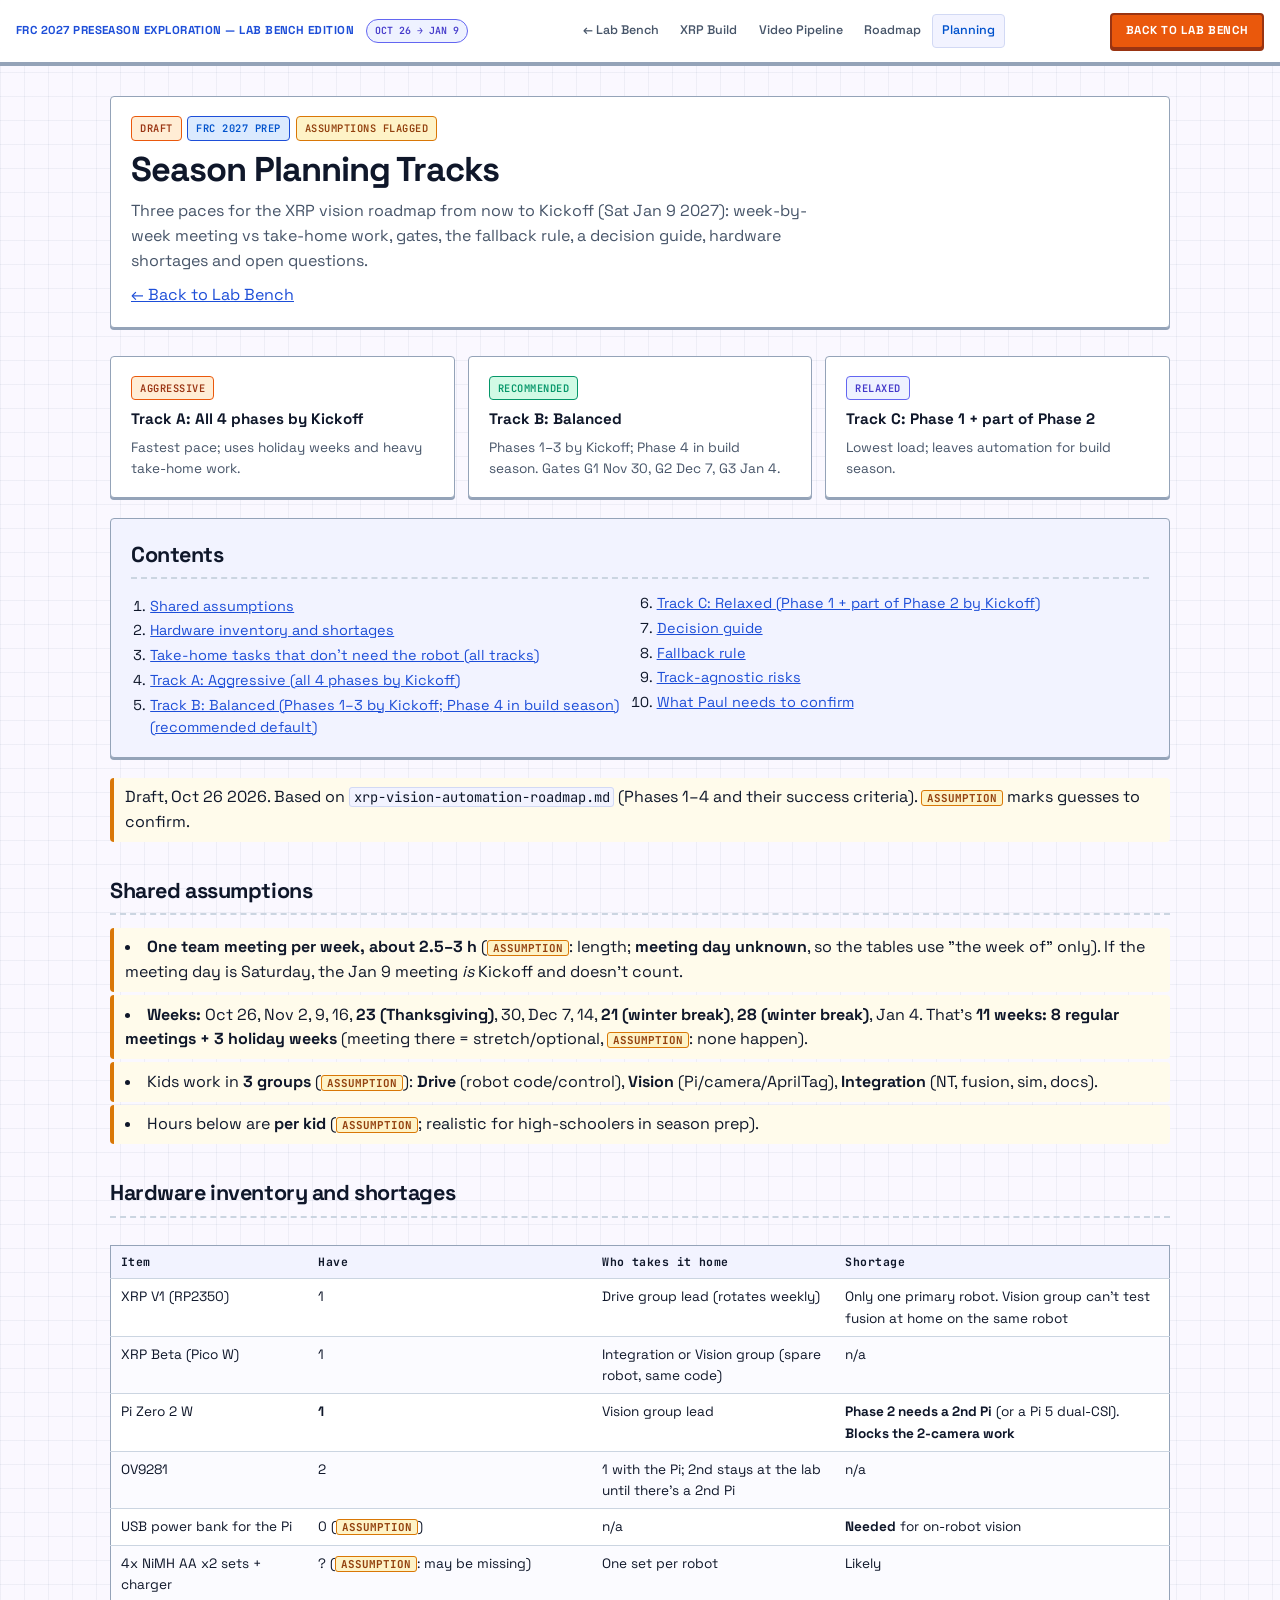
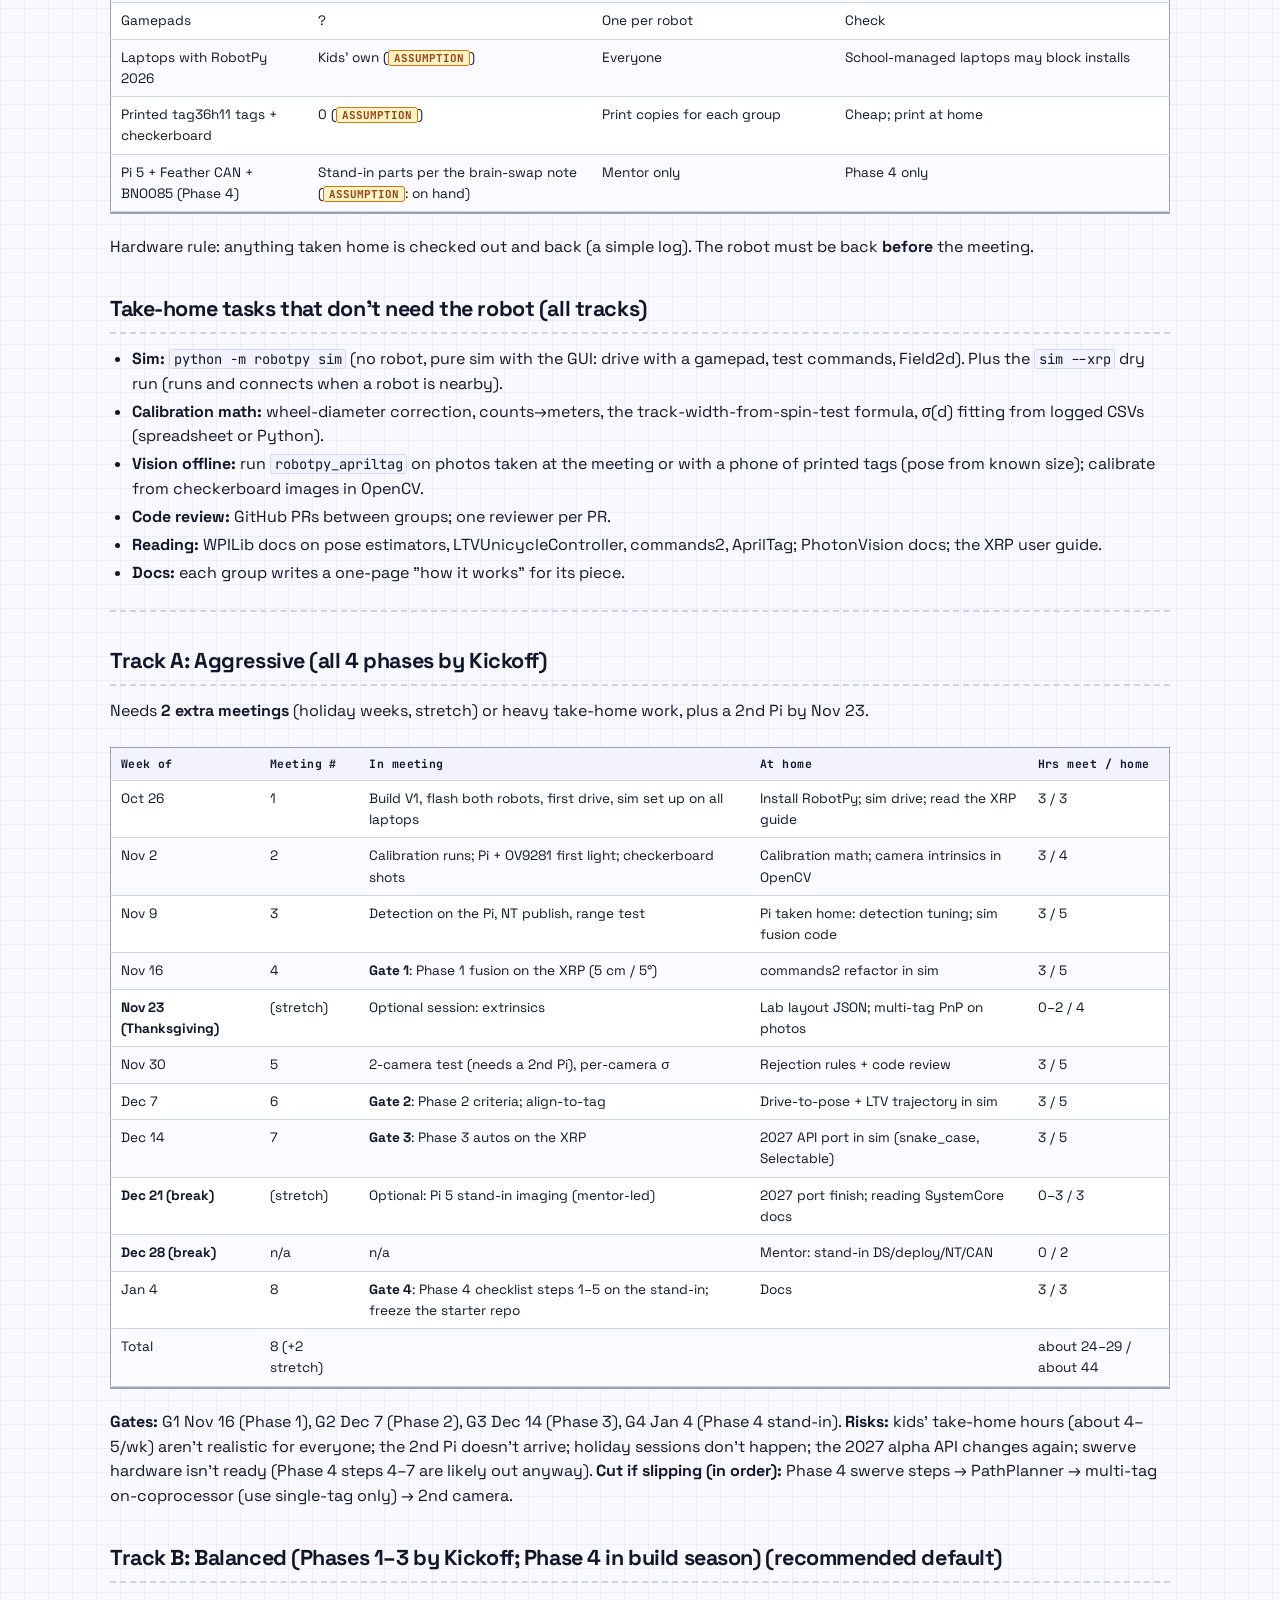
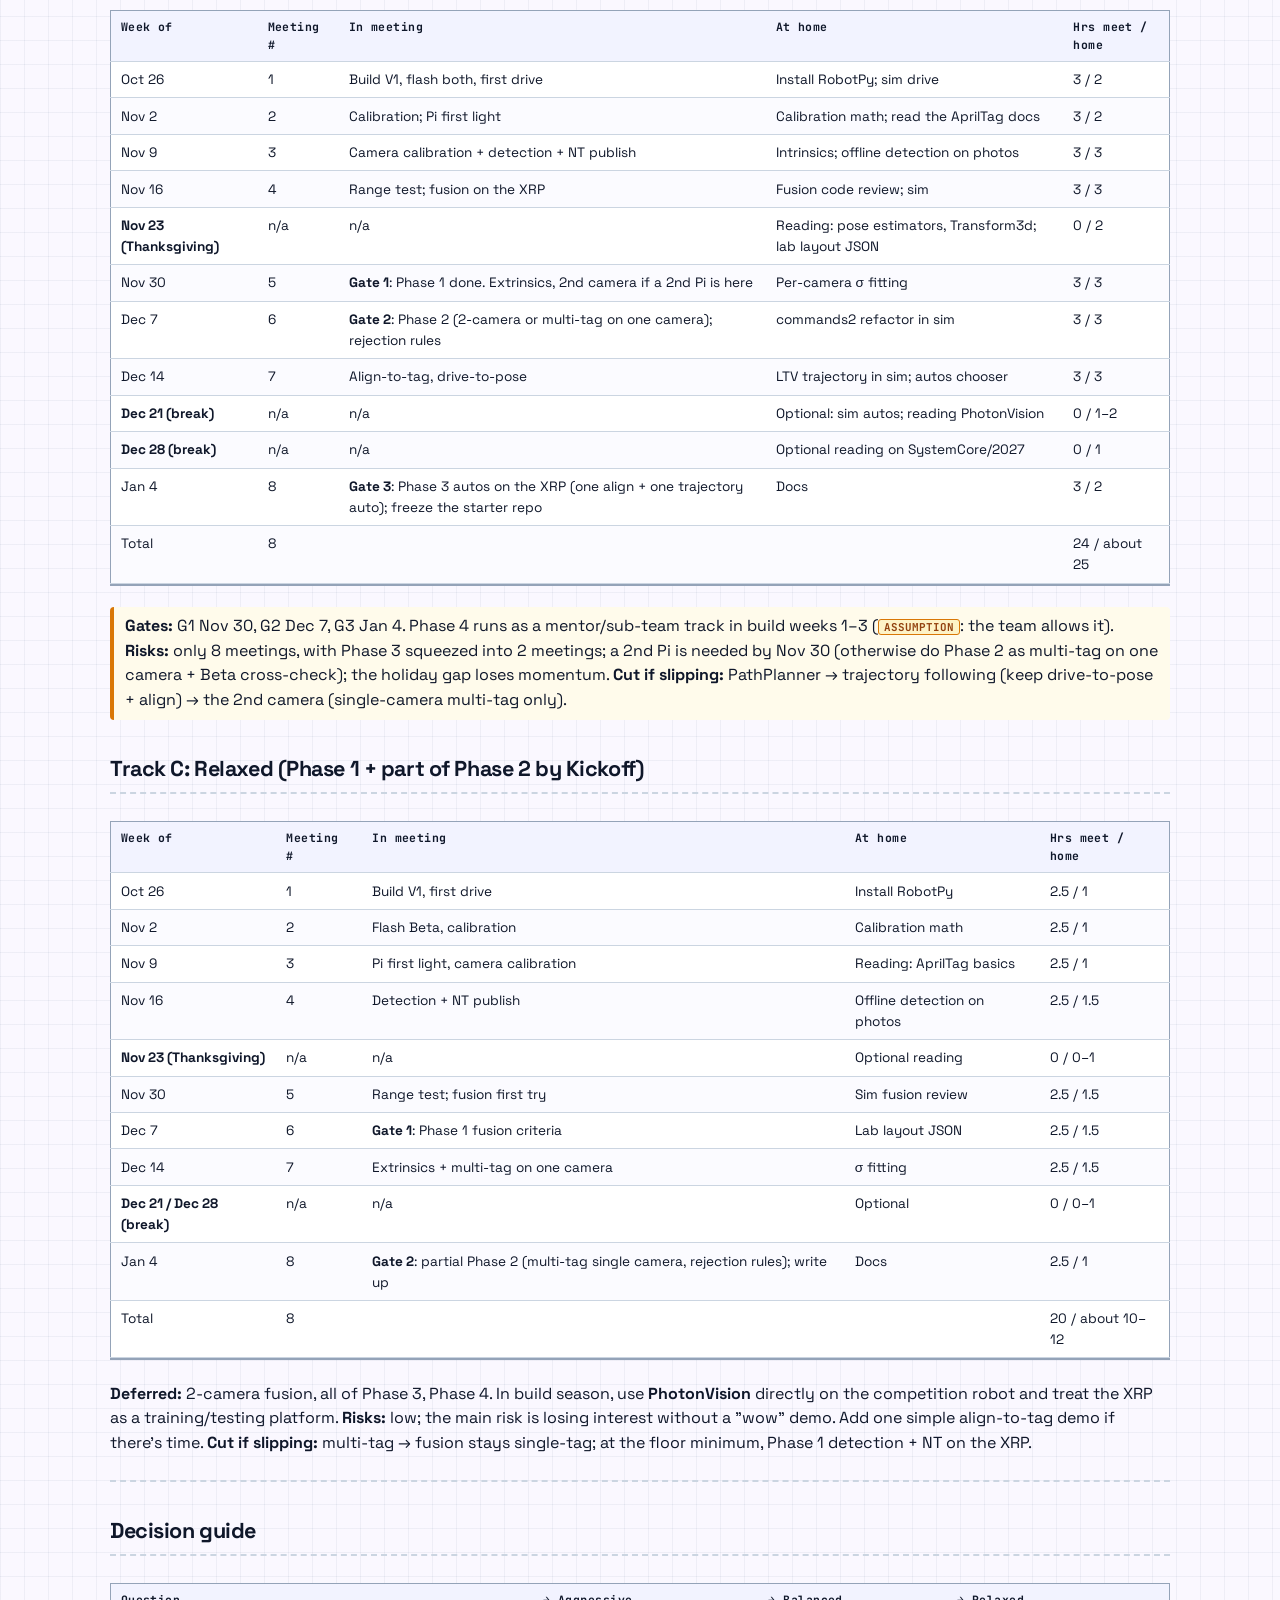
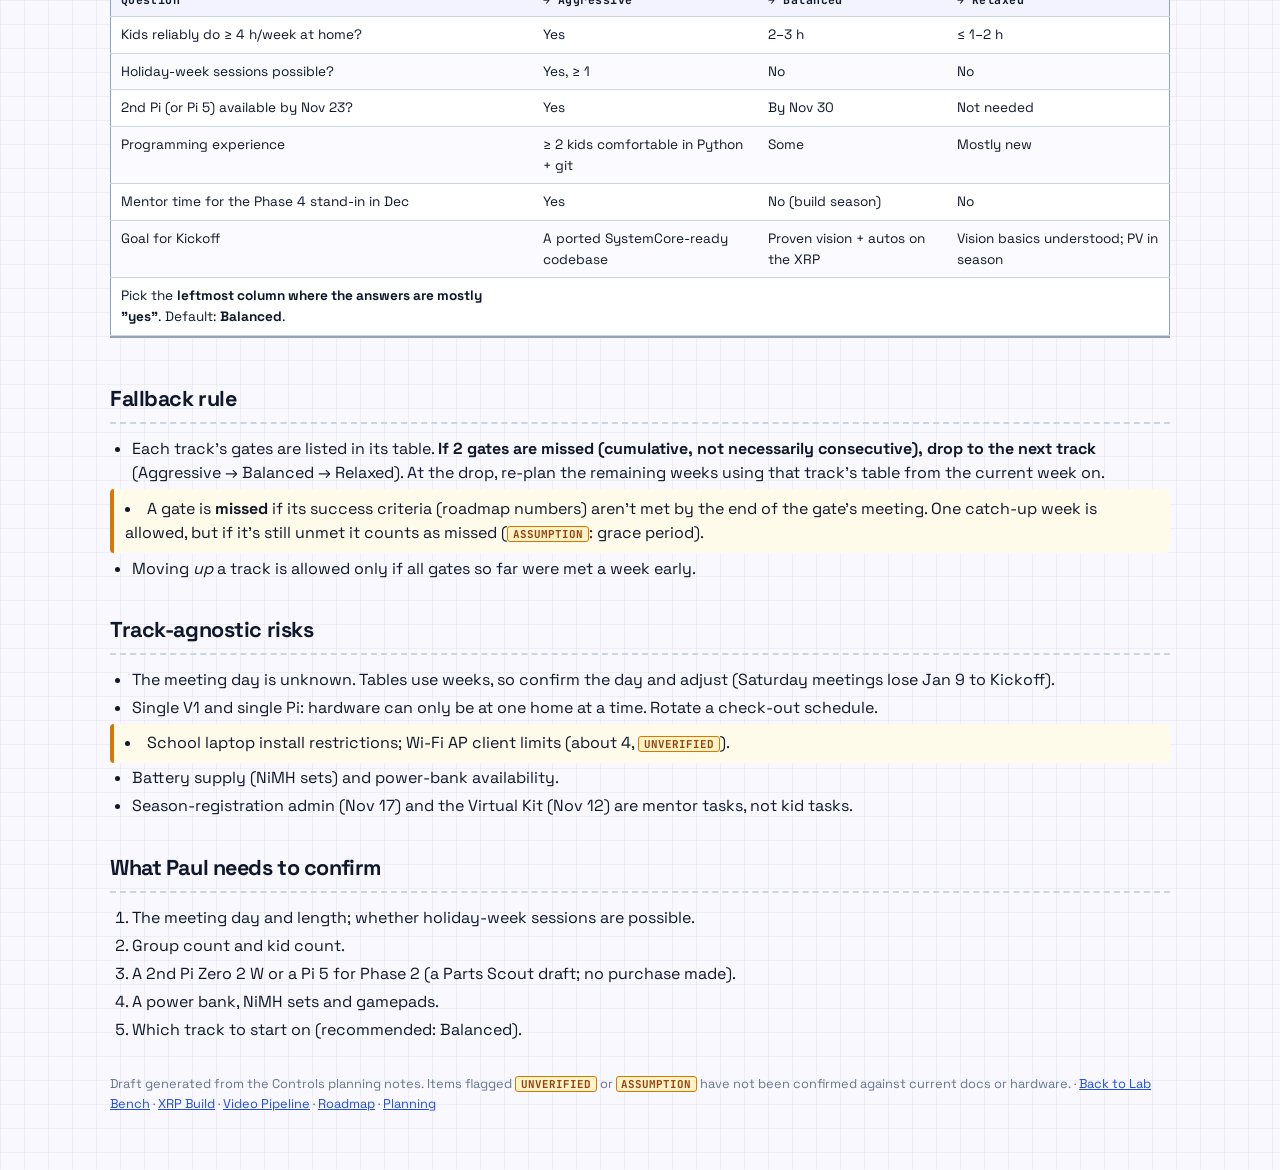
==== docs/planning.html @ 8e2e6f82 "Add Season Planning Tracks subpage Cross-link planning.html from index and all subpages." ====
<!DOCTYPE html>
<html lang="en">
<head>
  <meta charset="UTF-8" />
  <meta name="viewport" content="width=device-width, initial-scale=1" />
  <title>Season Planning Tracks — Lab Bench Edition</title>
  <link rel="preconnect" href="https://fonts.googleapis.com" />
  <link rel="preconnect" href="https://fonts.gstatic.com" crossorigin />
  <link href="https://fonts.googleapis.com/css2?family=JetBrains+Mono:wght@400;500;600;700&family=Space+Grotesk:wght@400;500;600;700&display=swap" rel="stylesheet" />
  <style>
:root {
      --canvas: #faf8ff;
      --surface: #ffffff;
      --tint: #f2f3ff;
      --dim: #d2d9f4;
      --border: #94a3b8;
      --border-soft: #cbd5e1;
      --text: #0f172a;
      --text-muted: #475569;
      --text-dim: #64748b;
      --primary: #1d4ed8;
      --primary-active: #0052cc;
      --cta: #ea580c;
      --cta-hover: #c2410c;
      --caution: #f59e0b;
      --caution-dark: #d97706;
      --pass: #10b981;
      --pass-dark: #059669;
      --standin: #6366f1;
      --standin-dark: #4338ca;
      --radius: 4px;
      --shadow: 0 2px 0 0 #94a3b8;
      --nav-h: 64px;
      --font: "Space Grotesk", -apple-system, BlinkMacSystemFont, "Segoe UI", sans-serif;
      --mono: "JetBrains Mono", "Fira Code", "SF Mono", Consolas, monospace;
    }
*,*::before,*::after{box-sizing:border-box;margin:0;padding:0}
html{scroll-behavior:smooth;scroll-padding-top:calc(var(--nav-h) + 20px)}
body{font-family:var(--font);background-color:var(--canvas);background-image:linear-gradient(rgba(148,163,184,.12) 1px,transparent 1px),linear-gradient(90deg,rgba(148,163,184,.12) 1px,transparent 1px);background-size:24px 24px;color:var(--text);line-height:1.55}
a{color:var(--primary)} a:hover{color:var(--primary-active)}
code{font-family:var(--mono);font-size:.86em;background:var(--tint);border:1px solid var(--dim);border-radius:3px;padding:0 .25em}
.topnav{position:sticky;top:0;z-index:200;height:var(--nav-h);background:rgba(255,255,255,.94);backdrop-filter:blur(10px);border-bottom:2px solid var(--border);box-shadow:var(--shadow)}
.topnav-inner{max-width:1280px;margin:0 auto;height:100%;padding:0 1rem;display:flex;align-items:center;gap:.75rem}
.nav-brand{font-weight:700;font-size:.72rem;letter-spacing:.04em;color:var(--primary);white-space:nowrap}
.pill{font-family:var(--mono);font-size:.62rem;font-weight:600;padding:.2rem .5rem;border-radius:999px;border:1.5px solid var(--standin);background:#eef2ff;color:var(--standin-dark);white-space:nowrap}
.nav-links{display:flex;list-style:none;gap:.1rem;flex:1;justify-content:center;overflow-x:auto}
.nav-links a{display:block;padding:.4rem .55rem;font-size:.78rem;font-weight:550;color:var(--text-muted);text-decoration:none;border-radius:var(--radius);white-space:nowrap;border:1.5px solid transparent}
.nav-links a:hover{color:var(--primary);background:var(--tint)}
.nav-links a.active{color:var(--primary-active);background:var(--tint);border-color:var(--dim)}
.btn-deploy{flex-shrink:0;background:var(--cta);color:#fff;border:2px solid #9a3412;border-radius:var(--radius);box-shadow:0 2px 0 0 #9a3412;padding:.45rem .85rem;font-weight:700;font-size:.72rem;letter-spacing:.06em;text-decoration:none;white-space:nowrap}
.btn-deploy:hover{background:var(--cta-hover);color:#fff}
.wrap{max-width:1100px;margin:0 auto;padding:0 1.25rem 3.5rem}
.card{position:relative;background:var(--surface);border:1.5px solid var(--border);border-radius:var(--radius);box-shadow:var(--shadow);padding:1.15rem 1.25rem;margin-bottom:1.25rem}
.card.tint{background:var(--tint)}
.hero{padding:2rem 0 .5rem}
.hero h1{font-size:clamp(1.6rem,4vw,2.15rem);font-weight:700;letter-spacing:-.03em;line-height:1.15;margin:.6rem 0}
.hero-lead{color:var(--text-muted);max-width:70ch}
.badge{display:inline-flex;font-family:var(--mono);font-size:.65rem;font-weight:600;letter-spacing:.05em;padding:.2rem .5rem;border-radius:var(--radius);border:1.5px solid;margin-right:.35rem}
.badge-blue{background:#dbeafe;border-color:var(--primary);color:var(--primary-active)}
.badge-orange{background:#ffedd5;border-color:var(--cta);color:#9a3412}
.badge-pass{background:#d1fae5;border-color:var(--pass-dark);color:var(--pass-dark)}
.badge-standin{background:#eef2ff;border-color:var(--standin);color:var(--standin-dark)}
.badge-caution{background:#fef3c7;border-color:var(--caution-dark);color:#92400e}
.toc ol{columns:2;padding-left:1.2rem;font-size:.9rem} .toc li{margin:.15rem 0}
.toc h2,.doc h2{font-size:1.35rem;font-weight:700;letter-spacing:-.02em;margin:2rem 0 .8rem;padding-bottom:.4rem;border-bottom:2px dashed var(--border-soft)}
.toc h2{margin-top:0}
.doc h1{font-size:1.5rem;margin:1.5rem 0 .6rem}
.doc h3{font-size:1.05rem;margin:1.3rem 0 .5rem;color:var(--primary-active)}
.doc p,.doc ul,.doc ol{margin:.55rem 0} .doc ul,.doc ol{padding-left:1.4rem} .doc li{margin:.2rem 0}
.doc hr{border:0;border-top:2px dashed var(--border-soft);margin:1.5rem 0}
.doc table{width:100%;border-collapse:collapse;margin:.9rem 0;font-size:.85rem;background:var(--surface);border:1.5px solid var(--border);box-shadow:var(--shadow)}
.doc th{background:var(--tint);text-align:left;font-family:var(--mono);font-size:.72rem;letter-spacing:.04em;border-bottom:2px solid var(--border)}
.doc th,.doc td{padding:.45rem .6rem;border-bottom:1px solid var(--border-soft);vertical-align:top}
.doc tr:nth-child(even) td{background:#fbfbff}
.tbl{overflow-x:auto}
.doc pre{background:#0f172a;color:#e2e8f0;border:1.5px solid var(--border);border-radius:var(--radius);box-shadow:var(--shadow);padding:.9rem 1rem;overflow-x:auto;margin:.9rem 0;font-size:.82rem;line-height:1.45}
.doc pre code{background:none;border:0;padding:0;color:inherit;font-size:1em}
.callout{border-left:4px solid var(--caution-dark);background:#fffbeb;padding:.45rem .7rem;border-radius:var(--radius)}
.doc li.callout{list-style-position:inside;margin-left:-1.4rem}
.flag{font-family:var(--mono);font-size:.68rem;font-weight:700;background:#fef3c7;color:#92400e;border:1.5px solid var(--caution-dark);border-radius:3px;padding:0 .3rem}
.flag.blocked{background:#ffedd5;color:#9a3412;border-color:var(--cta)}
.status-grid{display:grid;grid-template-columns:repeat(4,1fr);gap:.8rem}
.status-grid .card{margin:0} .status-grid h3{font-size:.95rem;margin:.4rem 0} .status-grid p{font-size:.85rem;color:var(--text-muted)}
footer{font-size:.8rem;color:var(--text-dim);margin-top:2rem}
@media (max-width:800px){.status-grid{grid-template-columns:1fr 1fr}.toc ol{columns:1}.nav-links{display:none}}

  </style>
</head>
<body>
  <nav class="topnav" aria-label="Lab bench navigation">
    <div class="topnav-inner">
      <span class="nav-brand">FRC 2027 PRESEASON EXPLORATION — LAB BENCH EDITION</span>
      <span class="pill">OCT 26 → JAN 9</span>
      <ul class="nav-links"><li><a href="index.html">← Lab Bench</a></li><li><a href="xrp.html">XRP Build</a></li><li><a href="vision.html">Video Pipeline</a></li><li><a href="roadmap.html">Roadmap</a></li><li><a href="planning.html" class="active">Planning</a></li></ul>
      <a class="btn-deploy" href="index.html">BACK TO LAB BENCH</a>
    </div>
  </nav>
  <div class="wrap">
    <header class="hero">
      <div class="card">
        <div><span class="badge badge-orange">DRAFT</span><span class="badge badge-blue">FRC 2027 PREP</span><span class="badge badge-caution">ASSUMPTIONS FLAGGED</span></div>
        <h1>Season Planning Tracks</h1>
        <p class="hero-lead">Three paces for the XRP vision roadmap from now to Kickoff (Sat Jan 9 2027): week-by-week meeting vs take-home work, gates, the fallback rule, a decision guide, hardware shortages and open questions.</p>
        <p class="hero-lead" style="margin-top:.6rem"><a href="index.html">← Back to Lab Bench</a></p>
      </div>
    </header>
    <section class="status-grid" style="grid-template-columns:repeat(3,1fr)" aria-label="Tracks"><div class="card"><span class="badge badge-orange">AGGRESSIVE</span><h3>Track A: All 4 phases by Kickoff</h3><p>Fastest pace; uses holiday weeks and heavy take-home work.</p></div><div class="card"><span class="badge badge-pass">RECOMMENDED</span><h3>Track B: Balanced</h3><p>Phases 1–3 by Kickoff; Phase 4 in build season. Gates G1 Nov 30, G2 Dec 7, G3 Jan 4.</p></div><div class="card"><span class="badge badge-standin">RELAXED</span><h3>Track C: Phase 1 + part of Phase 2</h3><p>Lowest load; leaves automation for build season.</p></div></section><div style="height:1.25rem"></div>
    <nav class="card tint toc" aria-label="Table of contents"><h2>Contents</h2><ol><li><a href="#shared-assumptions">Shared assumptions</a></li><li><a href="#hardware-inventory-and-shortages">Hardware inventory and shortages</a></li><li><a href="#take-home-tasks-that-dont-need-the-robot-all-tracks">Take-home tasks that don't need the robot (all tracks)</a></li><li><a href="#track-a-aggressive-all-4-phases-by-kickoff">Track A: Aggressive (all 4 phases by Kickoff)</a></li><li><a href="#track-b-balanced-phases-13-by-kickoff-phase-4-in-build-season-recommended-default">Track B: Balanced (Phases 1–3 by Kickoff; Phase 4 in build season) (recommended default)</a></li><li><a href="#track-c-relaxed-phase-1-part-of-phase-2-by-kickoff">Track C: Relaxed (Phase 1 + part of Phase 2 by Kickoff)</a></li><li><a href="#decision-guide">Decision guide</a></li><li><a href="#fallback-rule">Fallback rule</a></li><li><a href="#track-agnostic-risks">Track-agnostic risks</a></li><li><a href="#what-paul-needs-to-confirm">What Paul needs to confirm</a></li></ol></nav>
    <main class="doc">
<p class="callout">Draft, Oct 26 2026. Based on <code>xrp-vision-automation-roadmap.md</code> (Phases 1–4 and their success criteria). <span class="flag">ASSUMPTION</span> marks guesses to confirm.</p>
<h2 id="shared-assumptions">Shared assumptions</h2>
<ul>
<li class="callout"><strong>One team meeting per week, about 2.5–3 h</strong> (<span class="flag">ASSUMPTION</span>: length; <strong>meeting day unknown</strong>, so the tables use "the week of" only). If the meeting day is Saturday, the Jan 9 meeting <em>is</em> Kickoff and doesn't count.</li>
<li class="callout"><strong>Weeks:</strong> Oct 26, Nov 2, 9, 16, <strong>23 (Thanksgiving)</strong>, 30, Dec 7, 14, <strong>21 (winter break)</strong>, <strong>28 (winter break)</strong>, Jan 4. That's <strong>11 weeks: 8 regular meetings + 3 holiday weeks</strong> (meeting there = stretch/optional, <span class="flag">ASSUMPTION</span>: none happen).</li>
<li class="callout">Kids work in <strong>3 groups</strong> (<span class="flag">ASSUMPTION</span>): <strong>Drive</strong> (robot code/control), <strong>Vision</strong> (Pi/camera/AprilTag), <strong>Integration</strong> (NT, fusion, sim, docs).</li>
<li class="callout">Hours below are <strong>per kid</strong> (<span class="flag">ASSUMPTION</span>; realistic for high-schoolers in season prep).</li>
</ul>
<h2 id="hardware-inventory-and-shortages">Hardware inventory and shortages</h2>
<div class="tbl"><table>
<thead>
<tr>
<th>Item</th>
<th>Have</th>
<th>Who takes it home</th>
<th>Shortage</th>
</tr>
</thead>
<tbody>
<tr>
<td>XRP V1 (RP2350)</td>
<td>1</td>
<td>Drive group lead (rotates weekly)</td>
<td>Only one primary robot. Vision group can't test fusion at home on the same robot</td>
</tr>
<tr>
<td>XRP Beta (Pico W)</td>
<td>1</td>
<td>Integration or Vision group (spare robot, same code)</td>
<td>n/a</td>
</tr>
<tr>
<td>Pi Zero 2 W</td>
<td><strong>1</strong></td>
<td>Vision group lead</td>
<td><strong>Phase 2 needs a 2nd Pi</strong> (or a Pi 5 dual-CSI). <strong>Blocks the 2-camera work</strong></td>
</tr>
<tr>
<td>OV9281</td>
<td>2</td>
<td>1 with the Pi; 2nd stays at the lab until there's a 2nd Pi</td>
<td>n/a</td>
</tr>
<tr>
<td>USB power bank for the Pi</td>
<td>0 (<span class="flag">ASSUMPTION</span>)</td>
<td>n/a</td>
<td><strong>Needed</strong> for on-robot vision</td>
</tr>
<tr>
<td>4x NiMH AA x2 sets + charger</td>
<td>? (<span class="flag">ASSUMPTION</span>: may be missing)</td>
<td>One set per robot</td>
<td>Likely</td>
</tr>
<tr>
<td>Gamepads</td>
<td>?</td>
<td>One per robot</td>
<td>Check</td>
</tr>
<tr>
<td>Laptops with RobotPy 2026</td>
<td>Kids' own (<span class="flag">ASSUMPTION</span>)</td>
<td>Everyone</td>
<td>School-managed laptops may block installs</td>
</tr>
<tr>
<td>Printed tag36h11 tags + checkerboard</td>
<td>0 (<span class="flag">ASSUMPTION</span>)</td>
<td>Print copies for each group</td>
<td>Cheap; print at home</td>
</tr>
<tr>
<td>Pi 5 + Feather CAN + BNO085 (Phase 4)</td>
<td>Stand-in parts per the brain-swap note (<span class="flag">ASSUMPTION</span>: on hand)</td>
<td>Mentor only</td>
<td>Phase 4 only</td>
</tr>
</tbody>
</table></div>
<p>Hardware rule: anything taken home is checked out and back (a simple log). The robot must be back <strong>before</strong> the meeting.</p>
<h2 id="take-home-tasks-that-dont-need-the-robot-all-tracks">Take-home tasks that don't need the robot (all tracks)</h2>
<ul>
<li><strong>Sim:</strong> <code>python -m robotpy sim</code> (no robot, pure sim with the GUI: drive with a gamepad, test commands, Field2d). Plus the <code>sim --xrp</code> dry run (runs and connects when a robot is nearby).</li>
<li><strong>Calibration math:</strong> wheel-diameter correction, counts→meters, the track-width-from-spin-test formula, σ(d) fitting from logged CSVs (spreadsheet or Python).</li>
<li><strong>Vision offline:</strong> run <code>robotpy_apriltag</code> on photos taken at the meeting or with a phone of printed tags (pose from known size); calibrate from checkerboard images in OpenCV.</li>
<li><strong>Code review:</strong> GitHub PRs between groups; one reviewer per PR.</li>
<li><strong>Reading:</strong> WPILib docs on pose estimators, LTVUnicycleController, commands2, AprilTag; PhotonVision docs; the XRP user guide.</li>
<li><strong>Docs:</strong> each group writes a one-page "how it works" for its piece.</li>
</ul>
<hr />
<h2 id="track-a-aggressive-all-4-phases-by-kickoff">Track A: Aggressive (all 4 phases by Kickoff)</h2>
<p>Needs <strong>2 extra meetings</strong> (holiday weeks, stretch) or heavy take-home work, plus a 2nd Pi by Nov 23.</p>
<div class="tbl"><table>
<thead>
<tr>
<th>Week of</th>
<th>Meeting #</th>
<th>In meeting</th>
<th>At home</th>
<th>Hrs meet / home</th>
</tr>
</thead>
<tbody>
<tr>
<td>Oct 26</td>
<td>1</td>
<td>Build V1, flash both robots, first drive, sim set up on all laptops</td>
<td>Install RobotPy; sim drive; read the XRP guide</td>
<td>3 / 3</td>
</tr>
<tr>
<td>Nov 2</td>
<td>2</td>
<td>Calibration runs; Pi + OV9281 first light; checkerboard shots</td>
<td>Calibration math; camera intrinsics in OpenCV</td>
<td>3 / 4</td>
</tr>
<tr>
<td>Nov 9</td>
<td>3</td>
<td>Detection on the Pi, NT publish, range test</td>
<td>Pi taken home: detection tuning; sim fusion code</td>
<td>3 / 5</td>
</tr>
<tr>
<td>Nov 16</td>
<td>4</td>
<td><strong>Gate 1</strong>: Phase 1 fusion on the XRP (5 cm / 5°)</td>
<td>commands2 refactor in sim</td>
<td>3 / 5</td>
</tr>
<tr>
<td><strong>Nov 23 (Thanksgiving)</strong></td>
<td>(stretch)</td>
<td>Optional session: extrinsics</td>
<td>Lab layout JSON; multi-tag PnP on photos</td>
<td>0–2 / 4</td>
</tr>
<tr>
<td>Nov 30</td>
<td>5</td>
<td>2-camera test (needs a 2nd Pi), per-camera σ</td>
<td>Rejection rules + code review</td>
<td>3 / 5</td>
</tr>
<tr>
<td>Dec 7</td>
<td>6</td>
<td><strong>Gate 2</strong>: Phase 2 criteria; align-to-tag</td>
<td>Drive-to-pose + LTV trajectory in sim</td>
<td>3 / 5</td>
</tr>
<tr>
<td>Dec 14</td>
<td>7</td>
<td><strong>Gate 3</strong>: Phase 3 autos on the XRP</td>
<td>2027 API port in sim (snake_case, Selectable)</td>
<td>3 / 5</td>
</tr>
<tr>
<td><strong>Dec 21 (break)</strong></td>
<td>(stretch)</td>
<td>Optional: Pi 5 stand-in imaging (mentor-led)</td>
<td>2027 port finish; reading SystemCore docs</td>
<td>0–3 / 3</td>
</tr>
<tr>
<td><strong>Dec 28 (break)</strong></td>
<td>n/a</td>
<td>n/a</td>
<td>Mentor: stand-in DS/deploy/NT/CAN</td>
<td>0 / 2</td>
</tr>
<tr>
<td>Jan 4</td>
<td>8</td>
<td><strong>Gate 4</strong>: Phase 4 checklist steps 1–5 on the stand-in; freeze the starter repo</td>
<td>Docs</td>
<td>3 / 3</td>
</tr>
<tr>
<td>Total</td>
<td>8 (+2 stretch)</td>
<td></td>
<td></td>
<td>about 24–29 / about 44</td>
</tr>
</tbody>
</table></div>
<p><strong>Gates:</strong> G1 Nov 16 (Phase 1), G2 Dec 7 (Phase 2), G3 Dec 14 (Phase 3), G4 Jan 4 (Phase 4 stand-in).
<strong>Risks:</strong> kids' take-home hours (about 4–5/wk) aren't realistic for everyone; the 2nd Pi doesn't arrive; holiday sessions don't happen; the 2027 alpha API changes again; swerve hardware isn't ready (Phase 4 steps 4–7 are likely out anyway).
<strong>Cut if slipping (in order):</strong> Phase 4 swerve steps → PathPlanner → multi-tag on-coprocessor (use single-tag only) → 2nd camera.</p>
<h2 id="track-b-balanced-phases-13-by-kickoff-phase-4-in-build-season-recommended-default">Track B: Balanced (Phases 1–3 by Kickoff; Phase 4 in build season) (<strong>recommended default</strong>)</h2>
<div class="tbl"><table>
<thead>
<tr>
<th>Week of</th>
<th>Meeting #</th>
<th>In meeting</th>
<th>At home</th>
<th>Hrs meet / home</th>
</tr>
</thead>
<tbody>
<tr>
<td>Oct 26</td>
<td>1</td>
<td>Build V1, flash both, first drive</td>
<td>Install RobotPy; sim drive</td>
<td>3 / 2</td>
</tr>
<tr>
<td>Nov 2</td>
<td>2</td>
<td>Calibration; Pi first light</td>
<td>Calibration math; read the AprilTag docs</td>
<td>3 / 2</td>
</tr>
<tr>
<td>Nov 9</td>
<td>3</td>
<td>Camera calibration + detection + NT publish</td>
<td>Intrinsics; offline detection on photos</td>
<td>3 / 3</td>
</tr>
<tr>
<td>Nov 16</td>
<td>4</td>
<td>Range test; fusion on the XRP</td>
<td>Fusion code review; sim</td>
<td>3 / 3</td>
</tr>
<tr>
<td><strong>Nov 23 (Thanksgiving)</strong></td>
<td>n/a</td>
<td>n/a</td>
<td>Reading: pose estimators, Transform3d; lab layout JSON</td>
<td>0 / 2</td>
</tr>
<tr>
<td>Nov 30</td>
<td>5</td>
<td><strong>Gate 1</strong>: Phase 1 done. Extrinsics, 2nd camera if a 2nd Pi is here</td>
<td>Per-camera σ fitting</td>
<td>3 / 3</td>
</tr>
<tr>
<td>Dec 7</td>
<td>6</td>
<td><strong>Gate 2</strong>: Phase 2 (2-camera or multi-tag on one camera); rejection rules</td>
<td>commands2 refactor in sim</td>
<td>3 / 3</td>
</tr>
<tr>
<td>Dec 14</td>
<td>7</td>
<td>Align-to-tag, drive-to-pose</td>
<td>LTV trajectory in sim; autos chooser</td>
<td>3 / 3</td>
</tr>
<tr>
<td><strong>Dec 21 (break)</strong></td>
<td>n/a</td>
<td>n/a</td>
<td>Optional: sim autos; reading PhotonVision</td>
<td>0 / 1–2</td>
</tr>
<tr>
<td><strong>Dec 28 (break)</strong></td>
<td>n/a</td>
<td>n/a</td>
<td>Optional reading on SystemCore/2027</td>
<td>0 / 1</td>
</tr>
<tr>
<td>Jan 4</td>
<td>8</td>
<td><strong>Gate 3</strong>: Phase 3 autos on the XRP (one align + one trajectory auto); freeze the starter repo</td>
<td>Docs</td>
<td>3 / 2</td>
</tr>
<tr>
<td>Total</td>
<td>8</td>
<td></td>
<td></td>
<td>24 / about 25</td>
</tr>
</tbody>
</table></div>
<p class="callout"><strong>Gates:</strong> G1 Nov 30, G2 Dec 7, G3 Jan 4. Phase 4 runs as a mentor/sub-team track in build weeks 1–3 (<span class="flag">ASSUMPTION</span>: the team allows it).
<strong>Risks:</strong> only 8 meetings, with Phase 3 squeezed into 2 meetings; a 2nd Pi is needed by Nov 30 (otherwise do Phase 2 as multi-tag on one camera + Beta cross-check); the holiday gap loses momentum.
<strong>Cut if slipping:</strong> PathPlanner → trajectory following (keep drive-to-pose + align) → the 2nd camera (single-camera multi-tag only).</p>
<h2 id="track-c-relaxed-phase-1-part-of-phase-2-by-kickoff">Track C: Relaxed (Phase 1 + part of Phase 2 by Kickoff)</h2>
<div class="tbl"><table>
<thead>
<tr>
<th>Week of</th>
<th>Meeting #</th>
<th>In meeting</th>
<th>At home</th>
<th>Hrs meet / home</th>
</tr>
</thead>
<tbody>
<tr>
<td>Oct 26</td>
<td>1</td>
<td>Build V1, first drive</td>
<td>Install RobotPy</td>
<td>2.5 / 1</td>
</tr>
<tr>
<td>Nov 2</td>
<td>2</td>
<td>Flash Beta, calibration</td>
<td>Calibration math</td>
<td>2.5 / 1</td>
</tr>
<tr>
<td>Nov 9</td>
<td>3</td>
<td>Pi first light, camera calibration</td>
<td>Reading: AprilTag basics</td>
<td>2.5 / 1</td>
</tr>
<tr>
<td>Nov 16</td>
<td>4</td>
<td>Detection + NT publish</td>
<td>Offline detection on photos</td>
<td>2.5 / 1.5</td>
</tr>
<tr>
<td><strong>Nov 23 (Thanksgiving)</strong></td>
<td>n/a</td>
<td>n/a</td>
<td>Optional reading</td>
<td>0 / 0–1</td>
</tr>
<tr>
<td>Nov 30</td>
<td>5</td>
<td>Range test; fusion first try</td>
<td>Sim fusion review</td>
<td>2.5 / 1.5</td>
</tr>
<tr>
<td>Dec 7</td>
<td>6</td>
<td><strong>Gate 1</strong>: Phase 1 fusion criteria</td>
<td>Lab layout JSON</td>
<td>2.5 / 1.5</td>
</tr>
<tr>
<td>Dec 14</td>
<td>7</td>
<td>Extrinsics + multi-tag on one camera</td>
<td>σ fitting</td>
<td>2.5 / 1.5</td>
</tr>
<tr>
<td><strong>Dec 21 / Dec 28 (break)</strong></td>
<td>n/a</td>
<td>n/a</td>
<td>Optional</td>
<td>0 / 0–1</td>
</tr>
<tr>
<td>Jan 4</td>
<td>8</td>
<td><strong>Gate 2</strong>: partial Phase 2 (multi-tag single camera, rejection rules); write up</td>
<td>Docs</td>
<td>2.5 / 1</td>
</tr>
<tr>
<td>Total</td>
<td>8</td>
<td></td>
<td></td>
<td>20 / about 10–12</td>
</tr>
</tbody>
</table></div>
<p><strong>Deferred:</strong> 2-camera fusion, all of Phase 3, Phase 4. In build season, use <strong>PhotonVision</strong> directly on the competition robot and treat the XRP as a training/testing platform.
<strong>Risks:</strong> low; the main risk is losing interest without a "wow" demo. Add one simple align-to-tag demo if there's time.
<strong>Cut if slipping:</strong> multi-tag → fusion stays single-tag; at the floor minimum, Phase 1 detection + NT on the XRP.</p>
<hr />
<h2 id="decision-guide">Decision guide</h2>
<div class="tbl"><table>
<thead>
<tr>
<th>Question</th>
<th>→ Aggressive</th>
<th>→ Balanced</th>
<th>→ Relaxed</th>
</tr>
</thead>
<tbody>
<tr>
<td>Kids reliably do ≥ 4 h/week at home?</td>
<td>Yes</td>
<td>2–3 h</td>
<td>≤ 1–2 h</td>
</tr>
<tr>
<td>Holiday-week sessions possible?</td>
<td>Yes, ≥ 1</td>
<td>No</td>
<td>No</td>
</tr>
<tr>
<td>2nd Pi (or Pi 5) available by Nov 23?</td>
<td>Yes</td>
<td>By Nov 30</td>
<td>Not needed</td>
</tr>
<tr>
<td>Programming experience</td>
<td>≥ 2 kids comfortable in Python + git</td>
<td>Some</td>
<td>Mostly new</td>
</tr>
<tr>
<td>Mentor time for the Phase 4 stand-in in Dec</td>
<td>Yes</td>
<td>No (build season)</td>
<td>No</td>
</tr>
<tr>
<td>Goal for Kickoff</td>
<td>A ported SystemCore-ready codebase</td>
<td>Proven vision + autos on the XRP</td>
<td>Vision basics understood; PV in season</td>
</tr>
<tr>
<td>Pick the <strong>leftmost column where the answers are mostly "yes"</strong>. Default: <strong>Balanced</strong>.</td>
<td></td>
<td></td>
<td></td>
</tr>
</tbody>
</table></div>
<h2 id="fallback-rule">Fallback rule</h2>
<ul>
<li>Each track's gates are listed in its table. <strong>If 2 gates are missed (cumulative, not necessarily consecutive), drop to the next track</strong> (Aggressive → Balanced → Relaxed). At the drop, re-plan the remaining weeks using that track's table from the current week on.</li>
<li class="callout">A gate is <strong>missed</strong> if its success criteria (roadmap numbers) aren't met by the end of the gate's meeting. One catch-up week is allowed, but if it's still unmet it counts as missed (<span class="flag">ASSUMPTION</span>: grace period).</li>
<li>Moving <em>up</em> a track is allowed only if all gates so far were met a week early.</li>
</ul>
<h2 id="track-agnostic-risks">Track-agnostic risks</h2>
<ul>
<li>The meeting day is unknown. Tables use weeks, so confirm the day and adjust (Saturday meetings lose Jan 9 to Kickoff).</li>
<li>Single V1 and single Pi: hardware can only be at one home at a time. Rotate a check-out schedule.</li>
<li class="callout">School laptop install restrictions; Wi-Fi AP client limits (about 4, <span class="flag">UNVERIFIED</span>).</li>
<li>Battery supply (NiMH sets) and power-bank availability.</li>
<li>Season-registration admin (Nov 17) and the Virtual Kit (Nov 12) are mentor tasks, not kid tasks.</li>
</ul>
<h2 id="what-paul-needs-to-confirm">What Paul needs to confirm</h2>
<ol>
<li>The meeting day and length; whether holiday-week sessions are possible.</li>
<li>Group count and kid count.</li>
<li>A 2nd Pi Zero 2 W or a Pi 5 for Phase 2 (a Parts Scout draft; no purchase made).</li>
<li>A power bank, NiMH sets and gamepads.</li>
<li>Which track to start on (recommended: Balanced).</li>
</ol>
    </main>
    <footer>Draft generated from the Controls planning notes. Items flagged <span class="flag">UNVERIFIED</span> or <span class="flag">ASSUMPTION</span> have not been confirmed against current docs or hardware. · <a href="index.html">Back to Lab Bench</a> · <a href="xrp.html">XRP Build</a> · <a href="vision.html">Video Pipeline</a> · <a href="roadmap.html">Roadmap</a> · <a href="planning.html">Planning</a></footer>
  </div>
</body>
</html>
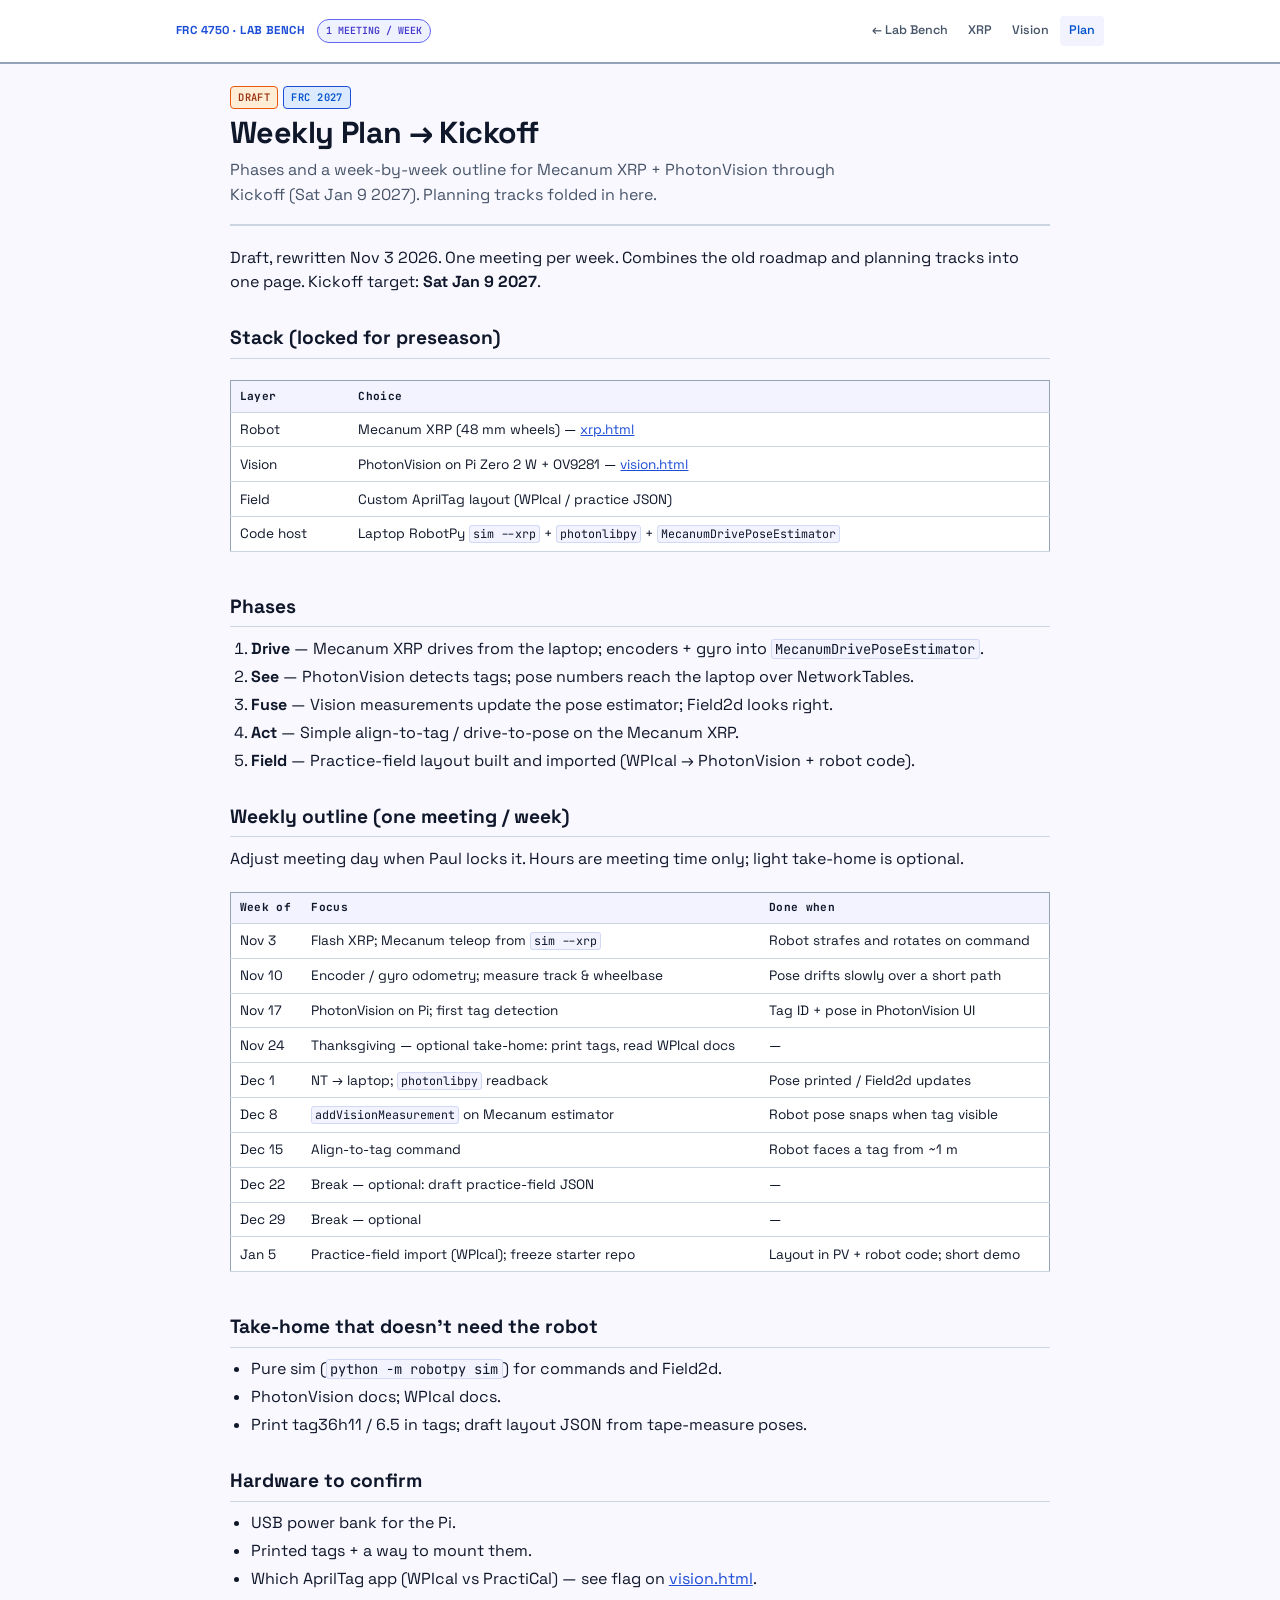
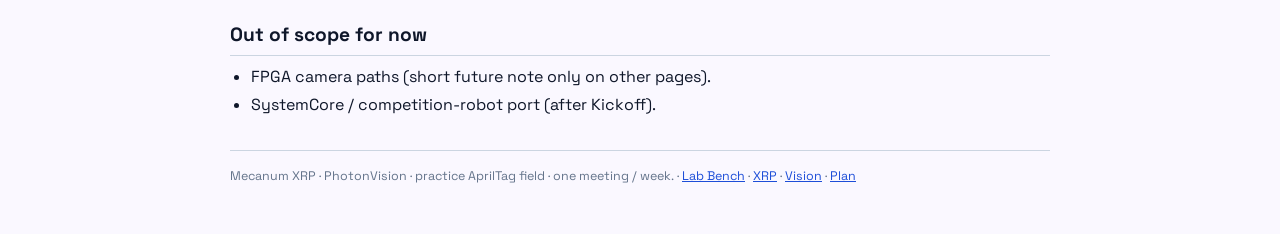
==== commit de308470: "Slim Lab Bench pages to Mecanum XRP + PhotonVision Rewrite xrp/vision/roadmap for 48 mm mecanum driv" ====
--- a/docs/planning.html
+++ b/docs/planning.html
@@ -2,580 +2,12 @@
 <html lang="en">
 <head>
   <meta charset="UTF-8" />
-  <meta name="viewport" content="width=device-width, initial-scale=1" />
-  <title>Season Planning Tracks — Lab Bench Edition</title>
-  <link rel="preconnect" href="https://fonts.googleapis.com" />
-  <link rel="preconnect" href="https://fonts.gstatic.com" crossorigin />
-  <link href="https://fonts.googleapis.com/css2?family=JetBrains+Mono:wght@400;500;600;700&family=Space+Grotesk:wght@400;500;600;700&display=swap" rel="stylesheet" />
-  <style>
-:root {
-      --canvas: #faf8ff;
-      --surface: #ffffff;
-      --tint: #f2f3ff;
-      --dim: #d2d9f4;
-      --border: #94a3b8;
-      --border-soft: #cbd5e1;
-      --text: #0f172a;
-      --text-muted: #475569;
-      --text-dim: #64748b;
-      --primary: #1d4ed8;
-      --primary-active: #0052cc;
-      --cta: #ea580c;
-      --cta-hover: #c2410c;
-      --caution: #f59e0b;
-      --caution-dark: #d97706;
-      --pass: #10b981;
-      --pass-dark: #059669;
-      --standin: #6366f1;
-      --standin-dark: #4338ca;
-      --radius: 4px;
-      --shadow: 0 2px 0 0 #94a3b8;
-      --nav-h: 64px;
-      --font: "Space Grotesk", -apple-system, BlinkMacSystemFont, "Segoe UI", sans-serif;
-      --mono: "JetBrains Mono", "Fira Code", "SF Mono", Consolas, monospace;
-    }
-*,*::before,*::after{box-sizing:border-box;margin:0;padding:0}
-html{scroll-behavior:smooth;scroll-padding-top:calc(var(--nav-h) + 20px)}
-body{font-family:var(--font);background-color:var(--canvas);background-image:linear-gradient(rgba(148,163,184,.12) 1px,transparent 1px),linear-gradient(90deg,rgba(148,163,184,.12) 1px,transparent 1px);background-size:24px 24px;color:var(--text);line-height:1.55}
-a{color:var(--primary)} a:hover{color:var(--primary-active)}
-code{font-family:var(--mono);font-size:.86em;background:var(--tint);border:1px solid var(--dim);border-radius:3px;padding:0 .25em}
-.topnav{position:sticky;top:0;z-index:200;height:var(--nav-h);background:rgba(255,255,255,.94);backdrop-filter:blur(10px);border-bottom:2px solid var(--border);box-shadow:var(--shadow)}
-.topnav-inner{max-width:1280px;margin:0 auto;height:100%;padding:0 1rem;display:flex;align-items:center;gap:.75rem}
-.nav-brand{font-weight:700;font-size:.72rem;letter-spacing:.04em;color:var(--primary);white-space:nowrap}
-.pill{font-family:var(--mono);font-size:.62rem;font-weight:600;padding:.2rem .5rem;border-radius:999px;border:1.5px solid var(--standin);background:#eef2ff;color:var(--standin-dark);white-space:nowrap}
-.nav-links{display:flex;list-style:none;gap:.1rem;flex:1;justify-content:center;overflow-x:auto}
-.nav-links a{display:block;padding:.4rem .55rem;font-size:.78rem;font-weight:550;color:var(--text-muted);text-decoration:none;border-radius:var(--radius);white-space:nowrap;border:1.5px solid transparent}
-.nav-links a:hover{color:var(--primary);background:var(--tint)}
-.nav-links a.active{color:var(--primary-active);background:var(--tint);border-color:var(--dim)}
-.btn-deploy{flex-shrink:0;background:var(--cta);color:#fff;border:2px solid #9a3412;border-radius:var(--radius);box-shadow:0 2px 0 0 #9a3412;padding:.45rem .85rem;font-weight:700;font-size:.72rem;letter-spacing:.06em;text-decoration:none;white-space:nowrap}
-.btn-deploy:hover{background:var(--cta-hover);color:#fff}
-.wrap{max-width:1100px;margin:0 auto;padding:0 1.25rem 3.5rem}
-.card{position:relative;background:var(--surface);border:1.5px solid var(--border);border-radius:var(--radius);box-shadow:var(--shadow);padding:1.15rem 1.25rem;margin-bottom:1.25rem}
-.card.tint{background:var(--tint)}
-.hero{padding:2rem 0 .5rem}
-.hero h1{font-size:clamp(1.6rem,4vw,2.15rem);font-weight:700;letter-spacing:-.03em;line-height:1.15;margin:.6rem 0}
-.hero-lead{color:var(--text-muted);max-width:70ch}
-.badge{display:inline-flex;font-family:var(--mono);font-size:.65rem;font-weight:600;letter-spacing:.05em;padding:.2rem .5rem;border-radius:var(--radius);border:1.5px solid;margin-right:.35rem}
-.badge-blue{background:#dbeafe;border-color:var(--primary);color:var(--primary-active)}
-.badge-orange{background:#ffedd5;border-color:var(--cta);color:#9a3412}
-.badge-pass{background:#d1fae5;border-color:var(--pass-dark);color:var(--pass-dark)}
-.badge-standin{background:#eef2ff;border-color:var(--standin);color:var(--standin-dark)}
-.badge-caution{background:#fef3c7;border-color:var(--caution-dark);color:#92400e}
-.toc ol{columns:2;padding-left:1.2rem;font-size:.9rem} .toc li{margin:.15rem 0}
-.toc h2,.doc h2{font-size:1.35rem;font-weight:700;letter-spacing:-.02em;margin:2rem 0 .8rem;padding-bottom:.4rem;border-bottom:2px dashed var(--border-soft)}
-.toc h2{margin-top:0}
-.doc h1{font-size:1.5rem;margin:1.5rem 0 .6rem}
-.doc h3{font-size:1.05rem;margin:1.3rem 0 .5rem;color:var(--primary-active)}
-.doc p,.doc ul,.doc ol{margin:.55rem 0} .doc ul,.doc ol{padding-left:1.4rem} .doc li{margin:.2rem 0}
-.doc hr{border:0;border-top:2px dashed var(--border-soft);margin:1.5rem 0}
-.doc table{width:100%;border-collapse:collapse;margin:.9rem 0;font-size:.85rem;background:var(--surface);border:1.5px solid var(--border);box-shadow:var(--shadow)}
-.doc th{background:var(--tint);text-align:left;font-family:var(--mono);font-size:.72rem;letter-spacing:.04em;border-bottom:2px solid var(--border)}
-.doc th,.doc td{padding:.45rem .6rem;border-bottom:1px solid var(--border-soft);vertical-align:top}
-.doc tr:nth-child(even) td{background:#fbfbff}
-.tbl{overflow-x:auto}
-.doc pre{background:#0f172a;color:#e2e8f0;border:1.5px solid var(--border);border-radius:var(--radius);box-shadow:var(--shadow);padding:.9rem 1rem;overflow-x:auto;margin:.9rem 0;font-size:.82rem;line-height:1.45}
-.doc pre code{background:none;border:0;padding:0;color:inherit;font-size:1em}
-.callout{border-left:4px solid var(--caution-dark);background:#fffbeb;padding:.45rem .7rem;border-radius:var(--radius)}
-.doc li.callout{list-style-position:inside;margin-left:-1.4rem}
-.flag{font-family:var(--mono);font-size:.68rem;font-weight:700;background:#fef3c7;color:#92400e;border:1.5px solid var(--caution-dark);border-radius:3px;padding:0 .3rem}
-.flag.blocked{background:#ffedd5;color:#9a3412;border-color:var(--cta)}
-.status-grid{display:grid;grid-template-columns:repeat(4,1fr);gap:.8rem}
-.status-grid .card{margin:0} .status-grid h3{font-size:.95rem;margin:.4rem 0} .status-grid p{font-size:.85rem;color:var(--text-muted)}
-footer{font-size:.8rem;color:var(--text-dim);margin-top:2rem}
-@media (max-width:800px){.status-grid{grid-template-columns:1fr 1fr}.toc ol{columns:1}.nav-links{display:none}}
-
-  </style>
+  <meta http-equiv="refresh" content="0; url=roadmap.html" />
+  <link rel="canonical" href="roadmap.html" />
+  <title>Season Planning Tracks — redirected</title>
+  <script>location.replace("roadmap.html");</script>
 </head>
 <body>
-  <nav class="topnav" aria-label="Lab bench navigation">
-    <div class="topnav-inner">
-      <span class="nav-brand">FRC 2027 PRESEASON EXPLORATION — LAB BENCH EDITION</span>
-      <span class="pill">OCT 26 → JAN 9</span>
-      <ul class="nav-links"><li><a href="index.html">← Lab Bench</a></li><li><a href="xrp.html">XRP Build</a></li><li><a href="vision.html">Video Pipeline</a></li><li><a href="roadmap.html">Roadmap</a></li><li><a href="planning.html" class="active">Planning</a></li></ul>
-      <a class="btn-deploy" href="index.html">BACK TO LAB BENCH</a>
-    </div>
-  </nav>
-  <div class="wrap">
-    <header class="hero">
-      <div class="card">
-        <div><span class="badge badge-orange">DRAFT</span><span class="badge badge-blue">FRC 2027 PREP</span><span class="badge badge-caution">ASSUMPTIONS FLAGGED</span></div>
-        <h1>Season Planning Tracks</h1>
-        <p class="hero-lead">Three paces for the XRP vision roadmap from now to Kickoff (Sat Jan 9 2027): week-by-week meeting vs take-home work, gates, the fallback rule, a decision guide, hardware shortages and open questions.</p>
-        <p class="hero-lead" style="margin-top:.6rem"><a href="index.html">← Back to Lab Bench</a></p>
-      </div>
-    </header>
-    <section class="status-grid" style="grid-template-columns:repeat(3,1fr)" aria-label="Tracks"><div class="card"><span class="badge badge-orange">AGGRESSIVE</span><h3>Track A: All 4 phases by Kickoff</h3><p>Fastest pace; uses holiday weeks and heavy take-home work.</p></div><div class="card"><span class="badge badge-pass">RECOMMENDED</span><h3>Track B: Balanced</h3><p>Phases 1–3 by Kickoff; Phase 4 in build season. Gates G1 Nov 30, G2 Dec 7, G3 Jan 4.</p></div><div class="card"><span class="badge badge-standin">RELAXED</span><h3>Track C: Phase 1 + part of Phase 2</h3><p>Lowest load; leaves automation for build season.</p></div></section><div style="height:1.25rem"></div>
-    <nav class="card tint toc" aria-label="Table of contents"><h2>Contents</h2><ol><li><a href="#shared-assumptions">Shared assumptions</a></li><li><a href="#hardware-inventory-and-shortages">Hardware inventory and shortages</a></li><li><a href="#take-home-tasks-that-dont-need-the-robot-all-tracks">Take-home tasks that don't need the robot (all tracks)</a></li><li><a href="#track-a-aggressive-all-4-phases-by-kickoff">Track A: Aggressive (all 4 phases by Kickoff)</a></li><li><a href="#track-b-balanced-phases-13-by-kickoff-phase-4-in-build-season-recommended-default">Track B: Balanced (Phases 1–3 by Kickoff; Phase 4 in build season) (recommended default)</a></li><li><a href="#track-c-relaxed-phase-1-part-of-phase-2-by-kickoff">Track C: Relaxed (Phase 1 + part of Phase 2 by Kickoff)</a></li><li><a href="#decision-guide">Decision guide</a></li><li><a href="#fallback-rule">Fallback rule</a></li><li><a href="#track-agnostic-risks">Track-agnostic risks</a></li><li><a href="#what-paul-needs-to-confirm">What Paul needs to confirm</a></li></ol></nav>
-    <main class="doc">
-<p class="callout">Draft, Oct 26 2026. Based on <code>xrp-vision-automation-roadmap.md</code> (Phases 1–4 and their success criteria). <span class="flag">ASSUMPTION</span> marks guesses to confirm.</p>
-<h2 id="shared-assumptions">Shared assumptions</h2>
-<ul>
-<li class="callout"><strong>One team meeting per week, about 2.5–3 h</strong> (<span class="flag">ASSUMPTION</span>: length; <strong>meeting day unknown</strong>, so the tables use "the week of" only). If the meeting day is Saturday, the Jan 9 meeting <em>is</em> Kickoff and doesn't count.</li>
-<li class="callout"><strong>Weeks:</strong> Oct 26, Nov 2, 9, 16, <strong>23 (Thanksgiving)</strong>, 30, Dec 7, 14, <strong>21 (winter break)</strong>, <strong>28 (winter break)</strong>, Jan 4. That's <strong>11 weeks: 8 regular meetings + 3 holiday weeks</strong> (meeting there = stretch/optional, <span class="flag">ASSUMPTION</span>: none happen).</li>
-<li class="callout">Kids work in <strong>3 groups</strong> (<span class="flag">ASSUMPTION</span>): <strong>Drive</strong> (robot code/control), <strong>Vision</strong> (Pi/camera/AprilTag), <strong>Integration</strong> (NT, fusion, sim, docs).</li>
-<li class="callout">Hours below are <strong>per kid</strong> (<span class="flag">ASSUMPTION</span>; realistic for high-schoolers in season prep).</li>
-</ul>
-<h2 id="hardware-inventory-and-shortages">Hardware inventory and shortages</h2>
-<div class="tbl"><table>
-<thead>
-<tr>
-<th>Item</th>
-<th>Have</th>
-<th>Who takes it home</th>
-<th>Shortage</th>
-</tr>
-</thead>
-<tbody>
-<tr>
-<td>XRP V1 (RP2350)</td>
-<td>1</td>
-<td>Drive group lead (rotates weekly)</td>
-<td>Only one primary robot. Vision group can't test fusion at home on the same robot</td>
-</tr>
-<tr>
-<td>XRP Beta (Pico W)</td>
-<td>1</td>
-<td>Integration or Vision group (spare robot, same code)</td>
-<td>n/a</td>
-</tr>
-<tr>
-<td>Pi Zero 2 W</td>
-<td><strong>1</strong></td>
-<td>Vision group lead</td>
-<td><strong>Phase 2 needs a 2nd Pi</strong> (or a Pi 5 dual-CSI). <strong>Blocks the 2-camera work</strong></td>
-</tr>
-<tr>
-<td>OV9281</td>
-<td>2</td>
-<td>1 with the Pi; 2nd stays at the lab until there's a 2nd Pi</td>
-<td>n/a</td>
-</tr>
-<tr>
-<td>USB power bank for the Pi</td>
-<td>0 (<span class="flag">ASSUMPTION</span>)</td>
-<td>n/a</td>
-<td><strong>Needed</strong> for on-robot vision</td>
-</tr>
-<tr>
-<td>4x NiMH AA x2 sets + charger</td>
-<td>? (<span class="flag">ASSUMPTION</span>: may be missing)</td>
-<td>One set per robot</td>
-<td>Likely</td>
-</tr>
-<tr>
-<td>Gamepads</td>
-<td>?</td>
-<td>One per robot</td>
-<td>Check</td>
-</tr>
-<tr>
-<td>Laptops with RobotPy 2026</td>
-<td>Kids' own (<span class="flag">ASSUMPTION</span>)</td>
-<td>Everyone</td>
-<td>School-managed laptops may block installs</td>
-</tr>
-<tr>
-<td>Printed tag36h11 tags + checkerboard</td>
-<td>0 (<span class="flag">ASSUMPTION</span>)</td>
-<td>Print copies for each group</td>
-<td>Cheap; print at home</td>
-</tr>
-<tr>
-<td>Pi 5 + Feather CAN + BNO085 (Phase 4)</td>
-<td>Stand-in parts per the brain-swap note (<span class="flag">ASSUMPTION</span>: on hand)</td>
-<td>Mentor only</td>
-<td>Phase 4 only</td>
-</tr>
-</tbody>
-</table></div>
-<p>Hardware rule: anything taken home is checked out and back (a simple log). The robot must be back <strong>before</strong> the meeting.</p>
-<h2 id="take-home-tasks-that-dont-need-the-robot-all-tracks">Take-home tasks that don't need the robot (all tracks)</h2>
-<ul>
-<li><strong>Sim:</strong> <code>python -m robotpy sim</code> (no robot, pure sim with the GUI: drive with a gamepad, test commands, Field2d). Plus the <code>sim --xrp</code> dry run (runs and connects when a robot is nearby).</li>
-<li><strong>Calibration math:</strong> wheel-diameter correction, counts→meters, the track-width-from-spin-test formula, σ(d) fitting from logged CSVs (spreadsheet or Python).</li>
-<li><strong>Vision offline:</strong> run <code>robotpy_apriltag</code> on photos taken at the meeting or with a phone of printed tags (pose from known size); calibrate from checkerboard images in OpenCV.</li>
-<li><strong>Code review:</strong> GitHub PRs between groups; one reviewer per PR.</li>
-<li><strong>Reading:</strong> WPILib docs on pose estimators, LTVUnicycleController, commands2, AprilTag; PhotonVision docs; the XRP user guide.</li>
-<li><strong>Docs:</strong> each group writes a one-page "how it works" for its piece.</li>
-</ul>
-<hr />
-<h2 id="track-a-aggressive-all-4-phases-by-kickoff">Track A: Aggressive (all 4 phases by Kickoff)</h2>
-<p>Needs <strong>2 extra meetings</strong> (holiday weeks, stretch) or heavy take-home work, plus a 2nd Pi by Nov 23.</p>
-<div class="tbl"><table>
-<thead>
-<tr>
-<th>Week of</th>
-<th>Meeting #</th>
-<th>In meeting</th>
-<th>At home</th>
-<th>Hrs meet / home</th>
-</tr>
-</thead>
-<tbody>
-<tr>
-<td>Oct 26</td>
-<td>1</td>
-<td>Build V1, flash both robots, first drive, sim set up on all laptops</td>
-<td>Install RobotPy; sim drive; read the XRP guide</td>
-<td>3 / 3</td>
-</tr>
-<tr>
-<td>Nov 2</td>
-<td>2</td>
-<td>Calibration runs; Pi + OV9281 first light; checkerboard shots</td>
-<td>Calibration math; camera intrinsics in OpenCV</td>
-<td>3 / 4</td>
-</tr>
-<tr>
-<td>Nov 9</td>
-<td>3</td>
-<td>Detection on the Pi, NT publish, range test</td>
-<td>Pi taken home: detection tuning; sim fusion code</td>
-<td>3 / 5</td>
-</tr>
-<tr>
-<td>Nov 16</td>
-<td>4</td>
-<td><strong>Gate 1</strong>: Phase 1 fusion on the XRP (5 cm / 5°)</td>
-<td>commands2 refactor in sim</td>
-<td>3 / 5</td>
-</tr>
-<tr>
-<td><strong>Nov 23 (Thanksgiving)</strong></td>
-<td>(stretch)</td>
-<td>Optional session: extrinsics</td>
-<td>Lab layout JSON; multi-tag PnP on photos</td>
-<td>0–2 / 4</td>
-</tr>
-<tr>
-<td>Nov 30</td>
-<td>5</td>
-<td>2-camera test (needs a 2nd Pi), per-camera σ</td>
-<td>Rejection rules + code review</td>
-<td>3 / 5</td>
-</tr>
-<tr>
-<td>Dec 7</td>
-<td>6</td>
-<td><strong>Gate 2</strong>: Phase 2 criteria; align-to-tag</td>
-<td>Drive-to-pose + LTV trajectory in sim</td>
-<td>3 / 5</td>
-</tr>
-<tr>
-<td>Dec 14</td>
-<td>7</td>
-<td><strong>Gate 3</strong>: Phase 3 autos on the XRP</td>
-<td>2027 API port in sim (snake_case, Selectable)</td>
-<td>3 / 5</td>
-</tr>
-<tr>
-<td><strong>Dec 21 (break)</strong></td>
-<td>(stretch)</td>
-<td>Optional: Pi 5 stand-in imaging (mentor-led)</td>
-<td>2027 port finish; reading SystemCore docs</td>
-<td>0–3 / 3</td>
-</tr>
-<tr>
-<td><strong>Dec 28 (break)</strong></td>
-<td>n/a</td>
-<td>n/a</td>
-<td>Mentor: stand-in DS/deploy/NT/CAN</td>
-<td>0 / 2</td>
-</tr>
-<tr>
-<td>Jan 4</td>
-<td>8</td>
-<td><strong>Gate 4</strong>: Phase 4 checklist steps 1–5 on the stand-in; freeze the starter repo</td>
-<td>Docs</td>
-<td>3 / 3</td>
-</tr>
-<tr>
-<td>Total</td>
-<td>8 (+2 stretch)</td>
-<td></td>
-<td></td>
-<td>about 24–29 / about 44</td>
-</tr>
-</tbody>
-</table></div>
-<p><strong>Gates:</strong> G1 Nov 16 (Phase 1), G2 Dec 7 (Phase 2), G3 Dec 14 (Phase 3), G4 Jan 4 (Phase 4 stand-in).
-<strong>Risks:</strong> kids' take-home hours (about 4–5/wk) aren't realistic for everyone; the 2nd Pi doesn't arrive; holiday sessions don't happen; the 2027 alpha API changes again; swerve hardware isn't ready (Phase 4 steps 4–7 are likely out anyway).
-<strong>Cut if slipping (in order):</strong> Phase 4 swerve steps → PathPlanner → multi-tag on-coprocessor (use single-tag only) → 2nd camera.</p>
-<h2 id="track-b-balanced-phases-13-by-kickoff-phase-4-in-build-season-recommended-default">Track B: Balanced (Phases 1–3 by Kickoff; Phase 4 in build season) (<strong>recommended default</strong>)</h2>
-<div class="tbl"><table>
-<thead>
-<tr>
-<th>Week of</th>
-<th>Meeting #</th>
-<th>In meeting</th>
-<th>At home</th>
-<th>Hrs meet / home</th>
-</tr>
-</thead>
-<tbody>
-<tr>
-<td>Oct 26</td>
-<td>1</td>
-<td>Build V1, flash both, first drive</td>
-<td>Install RobotPy; sim drive</td>
-<td>3 / 2</td>
-</tr>
-<tr>
-<td>Nov 2</td>
-<td>2</td>
-<td>Calibration; Pi first light</td>
-<td>Calibration math; read the AprilTag docs</td>
-<td>3 / 2</td>
-</tr>
-<tr>
-<td>Nov 9</td>
-<td>3</td>
-<td>Camera calibration + detection + NT publish</td>
-<td>Intrinsics; offline detection on photos</td>
-<td>3 / 3</td>
-</tr>
-<tr>
-<td>Nov 16</td>
-<td>4</td>
-<td>Range test; fusion on the XRP</td>
-<td>Fusion code review; sim</td>
-<td>3 / 3</td>
-</tr>
-<tr>
-<td><strong>Nov 23 (Thanksgiving)</strong></td>
-<td>n/a</td>
-<td>n/a</td>
-<td>Reading: pose estimators, Transform3d; lab layout JSON</td>
-<td>0 / 2</td>
-</tr>
-<tr>
-<td>Nov 30</td>
-<td>5</td>
-<td><strong>Gate 1</strong>: Phase 1 done. Extrinsics, 2nd camera if a 2nd Pi is here</td>
-<td>Per-camera σ fitting</td>
-<td>3 / 3</td>
-</tr>
-<tr>
-<td>Dec 7</td>
-<td>6</td>
-<td><strong>Gate 2</strong>: Phase 2 (2-camera or multi-tag on one camera); rejection rules</td>
-<td>commands2 refactor in sim</td>
-<td>3 / 3</td>
-</tr>
-<tr>
-<td>Dec 14</td>
-<td>7</td>
-<td>Align-to-tag, drive-to-pose</td>
-<td>LTV trajectory in sim; autos chooser</td>
-<td>3 / 3</td>
-</tr>
-<tr>
-<td><strong>Dec 21 (break)</strong></td>
-<td>n/a</td>
-<td>n/a</td>
-<td>Optional: sim autos; reading PhotonVision</td>
-<td>0 / 1–2</td>
-</tr>
-<tr>
-<td><strong>Dec 28 (break)</strong></td>
-<td>n/a</td>
-<td>n/a</td>
-<td>Optional reading on SystemCore/2027</td>
-<td>0 / 1</td>
-</tr>
-<tr>
-<td>Jan 4</td>
-<td>8</td>
-<td><strong>Gate 3</strong>: Phase 3 autos on the XRP (one align + one trajectory auto); freeze the starter repo</td>
-<td>Docs</td>
-<td>3 / 2</td>
-</tr>
-<tr>
-<td>Total</td>
-<td>8</td>
-<td></td>
-<td></td>
-<td>24 / about 25</td>
-</tr>
-</tbody>
-</table></div>
-<p class="callout"><strong>Gates:</strong> G1 Nov 30, G2 Dec 7, G3 Jan 4. Phase 4 runs as a mentor/sub-team track in build weeks 1–3 (<span class="flag">ASSUMPTION</span>: the team allows it).
-<strong>Risks:</strong> only 8 meetings, with Phase 3 squeezed into 2 meetings; a 2nd Pi is needed by Nov 30 (otherwise do Phase 2 as multi-tag on one camera + Beta cross-check); the holiday gap loses momentum.
-<strong>Cut if slipping:</strong> PathPlanner → trajectory following (keep drive-to-pose + align) → the 2nd camera (single-camera multi-tag only).</p>
-<h2 id="track-c-relaxed-phase-1-part-of-phase-2-by-kickoff">Track C: Relaxed (Phase 1 + part of Phase 2 by Kickoff)</h2>
-<div class="tbl"><table>
-<thead>
-<tr>
-<th>Week of</th>
-<th>Meeting #</th>
-<th>In meeting</th>
-<th>At home</th>
-<th>Hrs meet / home</th>
-</tr>
-</thead>
-<tbody>
-<tr>
-<td>Oct 26</td>
-<td>1</td>
-<td>Build V1, first drive</td>
-<td>Install RobotPy</td>
-<td>2.5 / 1</td>
-</tr>
-<tr>
-<td>Nov 2</td>
-<td>2</td>
-<td>Flash Beta, calibration</td>
-<td>Calibration math</td>
-<td>2.5 / 1</td>
-</tr>
-<tr>
-<td>Nov 9</td>
-<td>3</td>
-<td>Pi first light, camera calibration</td>
-<td>Reading: AprilTag basics</td>
-<td>2.5 / 1</td>
-</tr>
-<tr>
-<td>Nov 16</td>
-<td>4</td>
-<td>Detection + NT publish</td>
-<td>Offline detection on photos</td>
-<td>2.5 / 1.5</td>
-</tr>
-<tr>
-<td><strong>Nov 23 (Thanksgiving)</strong></td>
-<td>n/a</td>
-<td>n/a</td>
-<td>Optional reading</td>
-<td>0 / 0–1</td>
-</tr>
-<tr>
-<td>Nov 30</td>
-<td>5</td>
-<td>Range test; fusion first try</td>
-<td>Sim fusion review</td>
-<td>2.5 / 1.5</td>
-</tr>
-<tr>
-<td>Dec 7</td>
-<td>6</td>
-<td><strong>Gate 1</strong>: Phase 1 fusion criteria</td>
-<td>Lab layout JSON</td>
-<td>2.5 / 1.5</td>
-</tr>
-<tr>
-<td>Dec 14</td>
-<td>7</td>
-<td>Extrinsics + multi-tag on one camera</td>
-<td>σ fitting</td>
-<td>2.5 / 1.5</td>
-</tr>
-<tr>
-<td><strong>Dec 21 / Dec 28 (break)</strong></td>
-<td>n/a</td>
-<td>n/a</td>
-<td>Optional</td>
-<td>0 / 0–1</td>
-</tr>
-<tr>
-<td>Jan 4</td>
-<td>8</td>
-<td><strong>Gate 2</strong>: partial Phase 2 (multi-tag single camera, rejection rules); write up</td>
-<td>Docs</td>
-<td>2.5 / 1</td>
-</tr>
-<tr>
-<td>Total</td>
-<td>8</td>
-<td></td>
-<td></td>
-<td>20 / about 10–12</td>
-</tr>
-</tbody>
-</table></div>
-<p><strong>Deferred:</strong> 2-camera fusion, all of Phase 3, Phase 4. In build season, use <strong>PhotonVision</strong> directly on the competition robot and treat the XRP as a training/testing platform.
-<strong>Risks:</strong> low; the main risk is losing interest without a "wow" demo. Add one simple align-to-tag demo if there's time.
-<strong>Cut if slipping:</strong> multi-tag → fusion stays single-tag; at the floor minimum, Phase 1 detection + NT on the XRP.</p>
-<hr />
-<h2 id="decision-guide">Decision guide</h2>
-<div class="tbl"><table>
-<thead>
-<tr>
-<th>Question</th>
-<th>→ Aggressive</th>
-<th>→ Balanced</th>
-<th>→ Relaxed</th>
-</tr>
-</thead>
-<tbody>
-<tr>
-<td>Kids reliably do ≥ 4 h/week at home?</td>
-<td>Yes</td>
-<td>2–3 h</td>
-<td>≤ 1–2 h</td>
-</tr>
-<tr>
-<td>Holiday-week sessions possible?</td>
-<td>Yes, ≥ 1</td>
-<td>No</td>
-<td>No</td>
-</tr>
-<tr>
-<td>2nd Pi (or Pi 5) available by Nov 23?</td>
-<td>Yes</td>
-<td>By Nov 30</td>
-<td>Not needed</td>
-</tr>
-<tr>
-<td>Programming experience</td>
-<td>≥ 2 kids comfortable in Python + git</td>
-<td>Some</td>
-<td>Mostly new</td>
-</tr>
-<tr>
-<td>Mentor time for the Phase 4 stand-in in Dec</td>
-<td>Yes</td>
-<td>No (build season)</td>
-<td>No</td>
-</tr>
-<tr>
-<td>Goal for Kickoff</td>
-<td>A ported SystemCore-ready codebase</td>
-<td>Proven vision + autos on the XRP</td>
-<td>Vision basics understood; PV in season</td>
-</tr>
-<tr>
-<td>Pick the <strong>leftmost column where the answers are mostly "yes"</strong>. Default: <strong>Balanced</strong>.</td>
-<td></td>
-<td></td>
-<td></td>
-</tr>
-</tbody>
-</table></div>
-<h2 id="fallback-rule">Fallback rule</h2>
-<ul>
-<li>Each track's gates are listed in its table. <strong>If 2 gates are missed (cumulative, not necessarily consecutive), drop to the next track</strong> (Aggressive → Balanced → Relaxed). At the drop, re-plan the remaining weeks using that track's table from the current week on.</li>
-<li class="callout">A gate is <strong>missed</strong> if its success criteria (roadmap numbers) aren't met by the end of the gate's meeting. One catch-up week is allowed, but if it's still unmet it counts as missed (<span class="flag">ASSUMPTION</span>: grace period).</li>
-<li>Moving <em>up</em> a track is allowed only if all gates so far were met a week early.</li>
-</ul>
-<h2 id="track-agnostic-risks">Track-agnostic risks</h2>
-<ul>
-<li>The meeting day is unknown. Tables use weeks, so confirm the day and adjust (Saturday meetings lose Jan 9 to Kickoff).</li>
-<li>Single V1 and single Pi: hardware can only be at one home at a time. Rotate a check-out schedule.</li>
-<li class="callout">School laptop install restrictions; Wi-Fi AP client limits (about 4, <span class="flag">UNVERIFIED</span>).</li>
-<li>Battery supply (NiMH sets) and power-bank availability.</li>
-<li>Season-registration admin (Nov 17) and the Virtual Kit (Nov 12) are mentor tasks, not kid tasks.</li>
-</ul>
-<h2 id="what-paul-needs-to-confirm">What Paul needs to confirm</h2>
-<ol>
-<li>The meeting day and length; whether holiday-week sessions are possible.</li>
-<li>Group count and kid count.</li>
-<li>A 2nd Pi Zero 2 W or a Pi 5 for Phase 2 (a Parts Scout draft; no purchase made).</li>
-<li>A power bank, NiMH sets and gamepads.</li>
-<li>Which track to start on (recommended: Balanced).</li>
-</ol>
-    </main>
-    <footer>Draft generated from the Controls planning notes. Items flagged <span class="flag">UNVERIFIED</span> or <span class="flag">ASSUMPTION</span> have not been confirmed against current docs or hardware. · <a href="index.html">Back to Lab Bench</a> · <a href="xrp.html">XRP Build</a> · <a href="vision.html">Video Pipeline</a> · <a href="roadmap.html">Roadmap</a> · <a href="planning.html">Planning</a></footer>
-  </div>
+  <p>Planning moved into the weekly plan. <a href="roadmap.html">Continue →</a></p>
 </body>
 </html>
